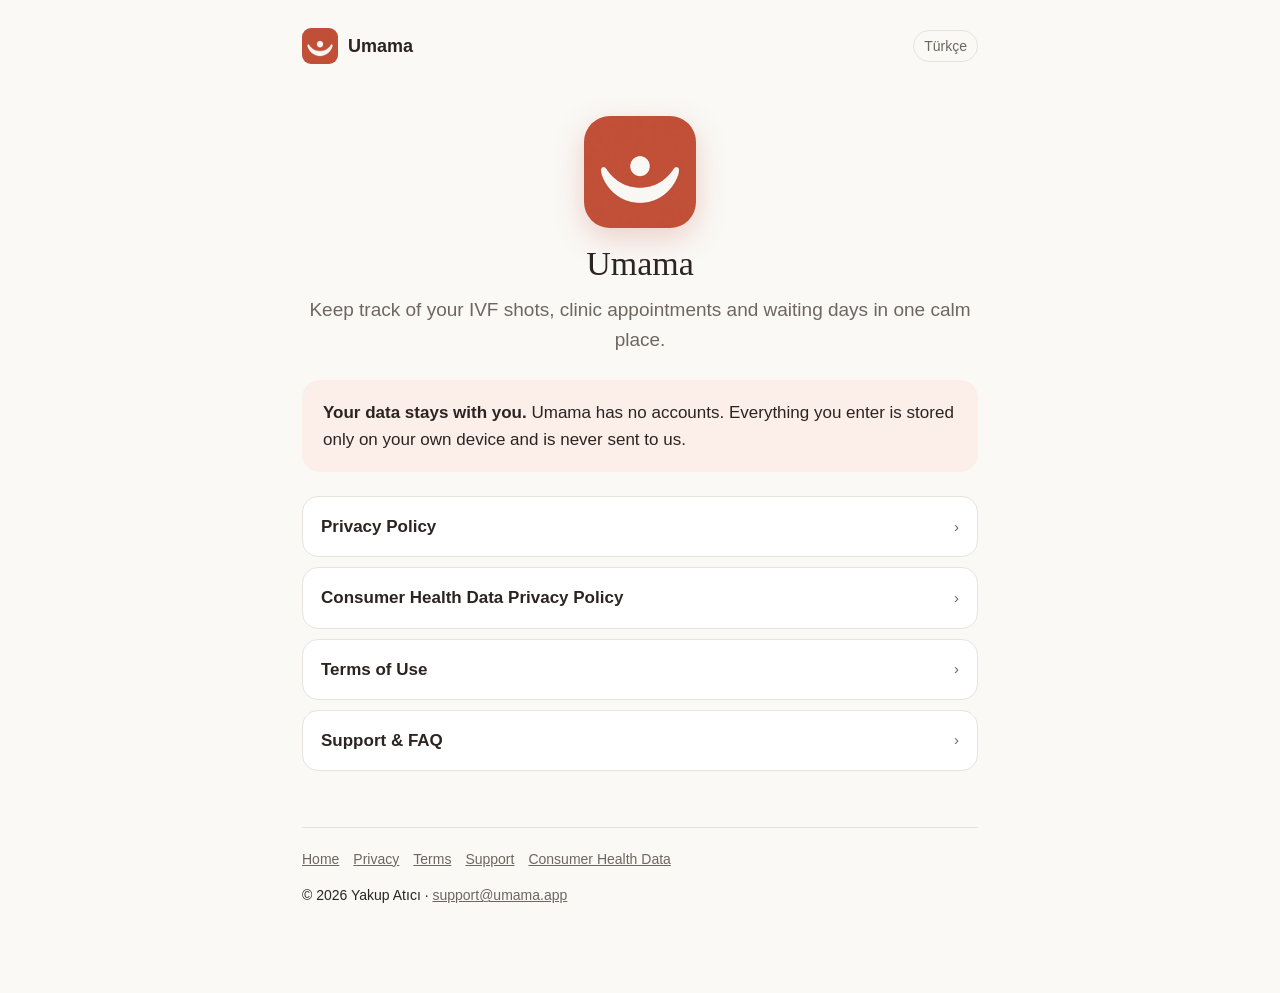
==== en/index.html @ b25d8980 "Umama privacy, terms and support site Co-Authored-By: Claude Opus 5.5 <noreply@anthropic.com> Claude" ====
<!DOCTYPE html>
<html lang="en">
<head>
<meta charset="utf-8">
<meta name="viewport" content="width=device-width, initial-scale=1">
<title>Umama · Umama</title>
<meta name="description" content="Umama: IVF injection and treatment tracker.">
<link rel="icon" href="../assets/favicon.png">
<link rel="apple-touch-icon" href="../assets/icon.png">
<link rel="stylesheet" href="../assets/style.css">
</head>
<body><div class="wrap">
<header class="top"><a class="brand" href="../en/index.html"><img src="../assets/icon.png" alt="">Umama</a>
<a class="lang" href="../index.html" hreflang="tr">Türkçe</a></header>
<main>

<div class="hero"><img src="../assets/icon.png" alt="Umama icon"></div>
<h1 style="text-align:center">Umama</h1>
<p class="lead" style="text-align:center">Keep track of your IVF shots, clinic appointments and waiting days in one calm place.</p>
<div class="box soft"><strong>Your data stays with you.</strong> Umama has no accounts. Everything you enter is stored only on your own device and is never sent to us.</div>
<nav class="links">
<a href="privacy.html">Privacy Policy <span>›</span></a>
<a href="consumer-health-data.html">Consumer Health Data Privacy Policy <span>›</span></a>
<a href="terms.html">Terms of Use <span>›</span></a>
<a href="support.html">Support &amp; FAQ <span>›</span></a>
</nav>

</main>
<footer><a href="../en/index.html">Home</a><a href="../en/privacy.html">Privacy</a><a href="../en/terms.html">Terms</a><a href="../en/support.html">Support</a><a href="../en/consumer-health-data.html">Consumer Health Data</a><p>© 2026 Yakup Atıcı · <a href="mailto:support@umama.app">support@umama.app</a></p></footer>
</div></body></html>
---- assets/style.css ----
:root{--bg:#FAF9F6;--card:#fff;--tx:#2B2420;--tx2:#6E665F;--line:#E8E3DD;--coral:#C8553D;--coralT:#FCEEE8;--sage:#4A7559}
@media (prefers-color-scheme:dark){:root{--bg:#1C1917;--card:#292420;--tx:#F4EDE6;--tx2:#B3A69C;--line:#3A332D;--coral:#F0937B;--coralT:#3D2722;--sage:#A3CDB0}}
*{box-sizing:border-box}
html{-webkit-text-size-adjust:100%}
body{margin:0;background:var(--bg);color:var(--tx);font:17px/1.6 -apple-system,BlinkMacSystemFont,"SF Pro Text","Segoe UI",Roboto,sans-serif}
a{color:var(--coral)}
.wrap{max-width:720px;margin:0 auto;padding:28px 22px 72px}
header.top{display:flex;align-items:center;gap:12px;justify-content:space-between;margin-bottom:28px}
header.top .brand{display:flex;align-items:center;gap:10px;text-decoration:none;color:var(--tx);font-weight:600;font-size:18px}
header.top .brand img{width:36px;height:36px;border-radius:9px}
header.top .lang{font-size:14px;color:var(--tx2);text-decoration:none;border:1px solid var(--line);padding:4px 10px;border-radius:999px}
h1{font-family:ui-serif,"New York",Georgia,serif;font-weight:500;font-size:34px;line-height:1.2;margin:0 0 6px}
h2{font-size:20px;margin:36px 0 8px}
h3{font-size:17px;margin:22px 0 4px}
p,li{color:var(--tx)}
.muted{color:var(--tx2);font-size:15px}
.lead{font-size:19px;color:var(--tx2);margin:10px 0 24px}
.box{background:var(--card);border:1px solid var(--line);border-radius:18px;padding:18px 20px;margin:18px 0}
.box.soft{background:var(--coralT);border-color:transparent}
table{width:100%;border-collapse:collapse;font-size:15px;margin:10px 0}
th,td{text-align:left;vertical-align:top;padding:9px 10px;border-bottom:1px solid var(--line)}
th{color:var(--tx2);font-weight:600}
nav.links{display:grid;gap:10px;margin:24px 0}
nav.links a{display:flex;justify-content:space-between;align-items:center;background:var(--card);border:1px solid var(--line);border-radius:16px;padding:16px 18px;text-decoration:none;color:var(--tx);font-weight:600}
nav.links a span{color:var(--tx2);font-weight:400;font-size:15px}
.hero{text-align:center;padding:24px 0 8px}
.hero img{width:112px;height:112px;border-radius:26px;box-shadow:0 10px 30px rgba(200,85,61,.25)}
footer{margin-top:56px;padding-top:20px;border-top:1px solid var(--line);font-size:14px;color:var(--tx2)}
footer a{color:var(--tx2);margin-right:14px}
details{background:var(--card);border:1px solid var(--line);border-radius:14px;padding:12px 16px;margin:10px 0}
summary{cursor:pointer;font-weight:600}
details p{margin:10px 0 2px}
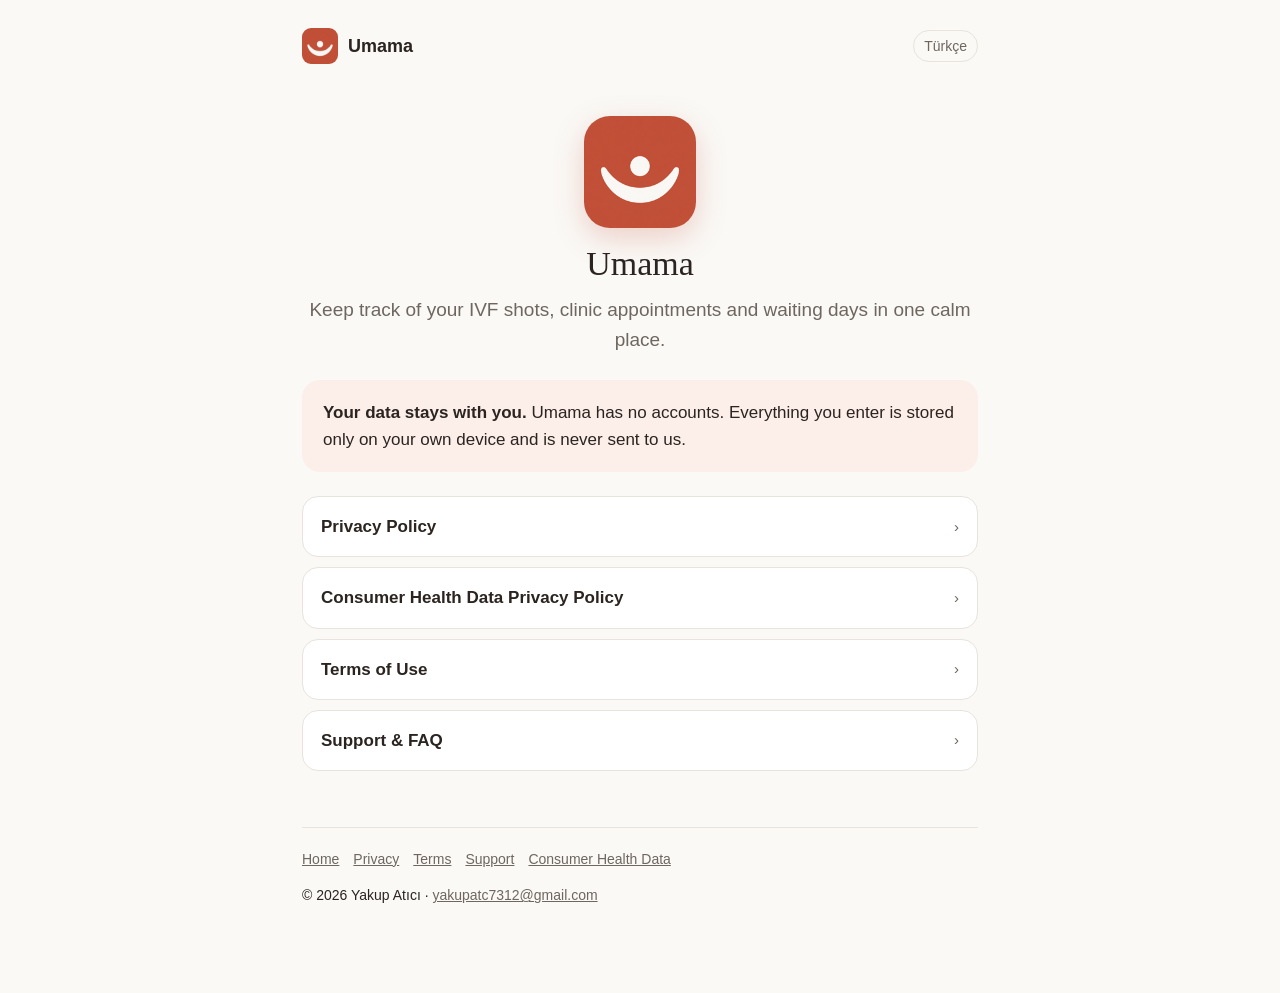
==== commit 93f3daaa: "Use the real support email Co-Authored-By: Claude Opus 5.5 <noreply@anthropic.com> Claude-Session: h" ====
--- a/en/index.html
+++ b/en/index.html
@@ -26,5 +26,5 @@
 </nav>
 
 </main>
-<footer><a href="../en/index.html">Home</a><a href="../en/privacy.html">Privacy</a><a href="../en/terms.html">Terms</a><a href="../en/support.html">Support</a><a href="../en/consumer-health-data.html">Consumer Health Data</a><p>© 2026 Yakup Atıcı · <a href="mailto:support@umama.app">support@umama.app</a></p></footer>
+<footer><a href="../en/index.html">Home</a><a href="../en/privacy.html">Privacy</a><a href="../en/terms.html">Terms</a><a href="../en/support.html">Support</a><a href="../en/consumer-health-data.html">Consumer Health Data</a><p>© 2026 Yakup Atıcı · <a href="mailto:yakupatc7312@gmail.com">yakupatc7312@gmail.com</a></p></footer>
 </div></body></html>
